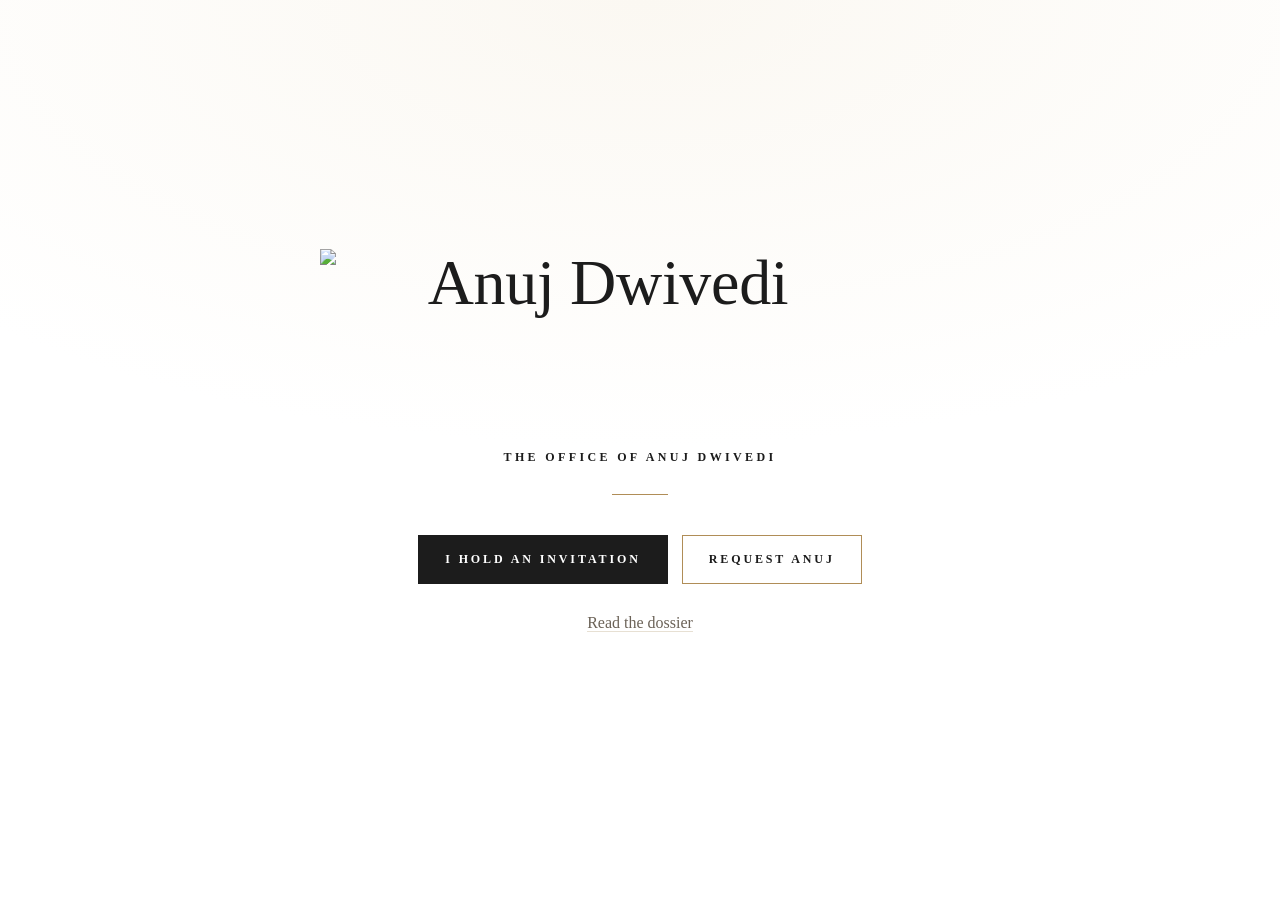
==== index.html @ c4d4b04a "Initial website commit" ====
<!doctype html><html lang="en"><head><meta charset="utf-8"><meta name="viewport" content="width=device-width, initial-scale=1, viewport-fit=cover"><title>Anuj Dwivedi</title><meta name="description" content="The Office of Anuj Dwivedi. Engagements by request. The Signet by invitation."><meta name="color-scheme" content="light only"><meta name="theme-color" content="#FFFFFF"><link rel="canonical" href="https://anujdwivedi.com/"><link rel="icon" href="https://eteknisubztpqzzssexh.supabase.co/storage/v1/object/public/site/v1/img/favicon.svg" type="image/svg+xml"><link rel="icon" href="https://eteknisubztpqzzssexh.supabase.co/storage/v1/object/public/site/v1/img/favicon-32.png" sizes="32x32" type="image/png"><link rel="apple-touch-icon" href="https://eteknisubztpqzzssexh.supabase.co/storage/v1/object/public/site/v1/img/apple-touch-icon.png"><meta property="og:type" content="website"><meta property="og:site_name" content="The Office of Anuj Dwivedi"><meta property="og:title" content="Anuj Dwivedi"><meta property="og:description" content="The Office of Anuj Dwivedi. Engagements by request. The Signet by invitation."><meta property="og:url" content="https://anujdwivedi.com/"><meta property="og:image" content="https://eteknisubztpqzzssexh.supabase.co/storage/v1/object/public/site/v1/img/og.png"><meta name="twitter:card" content="summary_large_image"><link rel="preload" href="https://eteknisubztpqzzssexh.supabase.co/storage/v1/object/public/site/v1/fonts/cg-500.woff2" as="font" type="font/woff2" crossorigin><link rel="preload" href="https://eteknisubztpqzzssexh.supabase.co/storage/v1/object/public/site/v1/fonts/eb-400.woff2" as="font" type="font/woff2" crossorigin><link rel="preload" href="https://eteknisubztpqzzssexh.supabase.co/storage/v1/object/public/site/v1/fonts/cz-600.woff2" as="font" type="font/woff2" crossorigin><link rel="stylesheet" href="/assets/site.css?v=1"></head><body><main class="threshold"><div class="inner"><h1 class="sig reveal" style="margin:0"><img src="https://eteknisubztpqzzssexh.supabase.co/storage/v1/object/public/site/v1/img/signature.svg" alt="Anuj Dwivedi" width="560" height="178"></h1><div class="fade"><div class="caps" style="margin-top:22px">The Office of Anuj Dwivedi</div><hr class="rule"><div class="doors"><a class="btn" href="/signet">I hold an invitation</a><a class="btn ghost" href="/request">Request Anuj</a></div><p class="quiet"><a href="/dossier">Read the dossier</a></p></div></div></main><script src="/assets/office.js?v=1" defer></script></body></html>
---- assets/site.css ----
@font-face{font-family:"Cormorant Garamond";src:url(https://eteknisubztpqzzssexh.supabase.co/storage/v1/object/public/site/v1/fonts/cg-500.woff2) format("woff2");font-weight:500;font-style:normal;font-display:swap}@font-face{font-family:"Cormorant Garamond";src:url(https://eteknisubztpqzzssexh.supabase.co/storage/v1/object/public/site/v1/fonts/cg-600.woff2) format("woff2");font-weight:600;font-style:normal;font-display:swap}@font-face{font-family:"Cormorant Garamond";src:url(https://eteknisubztpqzzssexh.supabase.co/storage/v1/object/public/site/v1/fonts/cg-500i.woff2) format("woff2");font-weight:500;font-style:italic;font-display:swap}@font-face{font-family:"EB Garamond";src:url(https://eteknisubztpqzzssexh.supabase.co/storage/v1/object/public/site/v1/fonts/eb-400.woff2) format("woff2");font-weight:400;font-style:normal;font-display:swap}@font-face{font-family:"EB Garamond";src:url(https://eteknisubztpqzzssexh.supabase.co/storage/v1/object/public/site/v1/fonts/eb-500.woff2) format("woff2");font-weight:500;font-style:normal;font-display:swap}@font-face{font-family:"EB Garamond";src:url(https://eteknisubztpqzzssexh.supabase.co/storage/v1/object/public/site/v1/fonts/eb-400-inr.woff2) format("woff2");font-weight:400;font-style:normal;unicode-range:U+20B9}@font-face{font-family:"EB Garamond";src:url(https://eteknisubztpqzzssexh.supabase.co/storage/v1/object/public/site/v1/fonts/eb-500-inr.woff2) format("woff2");font-weight:500;font-style:normal;unicode-range:U+20B9}@font-face{font-family:"Cinzel";src:url(https://eteknisubztpqzzssexh.supabase.co/storage/v1/object/public/site/v1/fonts/cz-600.woff2) format("woff2");font-weight:600;font-display:swap}:root{color-scheme:light;--paper:#FFFFFF;--ivory:#FBF8F2;--ivory-2:#F5F0E6;--ink:#1C1C1C;--ink-2:#3A352E;--muted:#6B6257;--faint:#9A9184;--gold:#B08D57;--gold-d:#8A6A2E;--gold-l:#E9D49A;--rule:#E7E0D3;--ok:#2F6B3F;--err:#9B2C2C;--display:"Cormorant Garamond","Cormorant",Garamond,"Times New Roman",serif;--text:"EB Garamond",Garamond,"Times New Roman",serif;--caps:"Cinzel","Trajan Pro",Georgia,serif;--gutter:clamp(16px,4vw,40px)}*{box-sizing:border-box}html{-webkit-text-size-adjust:100%;text-size-adjust:100%}body{margin:0;background:var(--paper);color:var(--ink);font-family:var(--text);font-size:19px;line-height:1.6;-webkit-font-smoothing:antialiased;text-rendering:optimizeLegibility;font-feature-settings:"kern","liga","onum"}img,svg{display:block;max-width:100%}a{color:inherit;text-decoration:none}::selection{background:var(--gold-l);color:var(--ink)}.caps{font-family:var(--caps);font-weight:600;text-transform:uppercase;letter-spacing:.28em;font-size:12px;line-height:1.4}.muted{color:var(--muted)}.rule{width:56px;height:1px;background:var(--gold);border:0;margin:28px auto}.bar{display:flex;align-items:center;justify-content:space-between;gap:16px;flex-wrap:wrap;padding:20px var(--gutter);border-bottom:1px solid var(--rule);background:var(--paper)}.brand{display:flex;align-items:center;gap:12px;color:var(--ink)}.brand img{width:34px;height:34px}.brand .caps{font-size:11px;letter-spacing:.3em}.nav{display:flex;gap:clamp(14px,3vw,30px);flex-wrap:wrap}.nav a{font-family:var(--caps);font-weight:600;font-size:11.5px;letter-spacing:.24em;text-transform:uppercase;color:var(--muted);padding:6px 0;border-bottom:1px solid transparent;transition:color .2s,border-color .2s}.nav a:hover,.nav a[aria-current=page]{color:var(--ink);border-bottom-color:var(--gold)}.threshold{min-height:100svh;display:grid;place-items:center;padding:56px var(--gutter);text-align:center;background:radial-gradient(120% 80% at 50% 0%,var(--ivory) 0%,var(--paper) 62%)}.threshold .inner{width:min(640px,100%)}.sig{width:min(560px,86vw);margin:0 auto 6px}.sig img{width:100%;height:auto}.reveal{animation:reveal 2.6s cubic-bezier(.6,.02,.2,1) .25s both}@keyframes reveal{from{clip-path:inset(0 100% 0 0)}to{clip-path:inset(0 0 0 0)}}.fade{animation:fade 1.2s ease 2.2s both}@keyframes fade{from{opacity:0;transform:translateY(6px)}to{opacity:1;transform:none}}@media (prefers-reduced-motion:reduce){.reveal,.fade{animation:none}}.creed{font-family:var(--display);font-style:italic;font-weight:500;font-size:clamp(20px,2.6vw,24px);color:var(--ink-2);margin:0}.creed span{display:block;font-size:.8em;color:var(--muted)}.doors{display:flex;gap:14px;justify-content:center;flex-wrap:wrap;margin-top:40px}.btn{display:inline-flex;align-items:center;justify-content:center;gap:10px;min-height:48px;padding:14px 26px;font-family:var(--caps);font-weight:600;font-size:12px;letter-spacing:.24em;text-transform:uppercase;border:1px solid var(--ink);background:var(--ink);color:#fff;cursor:pointer;transition:background .2s,color .2s,border-color .2s}.btn:hover{background:#000}.btn.ghost{background:transparent;color:var(--ink);border-color:var(--gold)}.btn.ghost:hover{background:var(--ivory)}.btn[disabled]{opacity:.55;cursor:wait}.quiet{margin-top:26px;font-size:16px;color:var(--muted)}.quiet a{border-bottom:1px solid var(--rule)}.quiet a:hover{border-bottom-color:var(--gold);color:var(--ink)}main.page{padding:clamp(40px,7vw,88px) var(--gutter) 72px}.col{width:min(720px,100%);margin:0 auto}.wide{width:min(980px,100%);margin:0 auto}h1{font-family:var(--display);font-weight:500;font-size:clamp(40px,6vw,64px);line-height:1.05;margin:10px 0 18px;letter-spacing:-.005em}h2{font-family:var(--display);font-weight:600;font-size:clamp(26px,3.4vw,32px);line-height:1.15;margin:56px 0 14px}.lede{font-size:clamp(20px,2.2vw,22px);color:var(--ink-2);margin:0 0 8px}p{margin:0 0 16px}.kv{display:grid;grid-template-columns:180px 1fr;gap:10px 28px;margin:22px 0;padding:22px 0;border-top:1px solid var(--rule);border-bottom:1px solid var(--rule)}.kv dt{font-family:var(--caps);font-weight:600;font-size:11.5px;letter-spacing:.24em;text-transform:uppercase;color:var(--gold-d);padding-top:5px}.kv dd{margin:0}@media (max-width:640px){.kv{grid-template-columns:1fr;gap:4px}.kv dd{margin-bottom:12px}}.list-inline{list-style:none;padding:0;margin:0;display:flex;flex-wrap:wrap;gap:6px 0}.list-inline li:not(:last-child)::after{content:"·";margin:0 10px;color:var(--gold)}.cta-row{display:flex;gap:14px;flex-wrap:wrap;margin-top:34px}.fee{border:1px solid var(--rule);background:var(--ivory);padding:26px 28px;margin:28px 0}.fee .amount{font-variant-numeric:lining-nums;font-family:var(--display);font-weight:600;font-size:clamp(34px,5vw,46px);line-height:1;margin:10px 0 8px}.fee .amount small{font-family:var(--text);font-weight:400;font-size:18px;color:var(--muted);margin-left:6px}.note{border-left:2px solid var(--gold);padding:4px 0 4px 18px;margin:24px 0;color:var(--ink-2)}form{margin-top:30px}fieldset{border:0;padding:0;margin:0 0 30px}legend{font-family:var(--caps);font-weight:600;font-size:12px;letter-spacing:.28em;text-transform:uppercase;color:var(--gold-d);margin-bottom:14px;padding:0}.grid{display:grid;grid-template-columns:1fr 1fr;gap:18px 20px}.grid .full{grid-column:1/-1}@media (max-width:640px){.grid{grid-template-columns:1fr}}label{display:block;font-size:16px;color:var(--ink-2);margin-bottom:6px}label .req{color:var(--gold-d)}input,select,textarea{width:100%;font:inherit;font-size:18px;color:var(--ink);background:var(--paper);border:1px solid #D9D1C2;border-radius:2px;padding:12px 14px;min-height:48px;transition:border-color .2s,box-shadow .2s}textarea{min-height:120px;resize:vertical}input:focus,select:focus,textarea:focus{outline:none;border-color:var(--gold);box-shadow:0 0 0 3px rgba(176,141,87,.18)}.check{display:flex;gap:12px;align-items:flex-start;cursor:pointer;font-size:18px;color:var(--ink)}.check input{width:20px;height:20px;min-height:0;margin-top:5px;accent-color:var(--ink)}.hint{font-size:15px;color:var(--muted);margin-top:6px}.hidden{display:none!important}.tiers{display:grid;grid-template-columns:repeat(3,1fr);gap:14px}@media (max-width:640px){.tiers{grid-template-columns:1fr}}.tier{position:relative;display:block;border:1px solid #D9D1C2;padding:16px 16px 14px;cursor:pointer;background:var(--paper);transition:border-color .2s,background .2s}.tier input{position:absolute;left:0;top:0;width:1px;height:1px;min-height:0;opacity:0;pointer-events:none}.tier:has(input:focus-visible){outline:2px solid var(--gold);outline-offset:2px}.tier b{display:block;font-family:var(--caps);font-weight:600;letter-spacing:.26em;font-size:12.5px}.tier span{display:block;font-size:15px;color:var(--muted);margin-top:4px}.tier:has(input:checked){border-color:var(--ink);background:var(--ivory)}.tier.silver b{color:#7d8085}.tier.gold b{color:var(--gold-d)}.tier.black b{color:var(--ink)}.status{margin-top:18px;font-size:17px}.status.err{color:var(--err)}.done{border:1px solid var(--rule);background:var(--ivory);padding:30px 28px;text-align:center}.done .ref{font-family:var(--caps);font-weight:600;letter-spacing:.2em;font-size:15px;color:var(--gold-d);margin:8px 0 14px}.hp{position:absolute;left:-9999px;width:1px;height:1px;overflow:hidden}.seal{width:clamp(150px,22vw,200px);margin:0 auto 18px}.center{text-align:center}.tiercards{display:grid;grid-template-columns:repeat(3,1fr);gap:16px;margin:36px 0 10px}@media (max-width:720px){.tiercards{grid-template-columns:1fr}}.tc{border:1px solid var(--rule);padding:24px 22px;background:var(--paper)}.tc .caps{font-size:12.5px}.tc p{margin:10px 0 0;font-size:17px;color:var(--ink-2)}.tc.silver .caps{color:#7d8085}.tc.gold{background:var(--ivory)}.tc.gold .caps{color:var(--gold-d)}.tc.black{border-color:var(--ink)}footer.foot{border-top:1px solid var(--rule);padding:28px var(--gutter) 40px;color:var(--muted);font-size:15px}footer.foot .wrap{width:min(980px,100%);margin:0 auto;display:flex;justify-content:space-between;gap:12px;flex-wrap:wrap}footer.foot a{border-bottom:1px solid var(--rule)}footer.foot a:hover{color:var(--ink);border-bottom-color:var(--gold)}.threshold + footer.foot{display:none}.links{display:grid;grid-template-columns:repeat(4,1fr);gap:10px;margin:26px 0 8px}@media (max-width:720px){.links{grid-template-columns:1fr 1fr}}.links a{display:block;border:1px solid var(--rule);background:var(--paper);padding:14px 14px 12px;transition:border-color .2s,background .2s}.links a:hover{border-color:var(--gold);background:var(--ivory)}.links .caps{display:block;color:var(--gold-d);font-size:11px}.links a span:last-child{display:block;font-size:15px;color:var(--ink-2);margin-top:4px;overflow-wrap:anywhere}
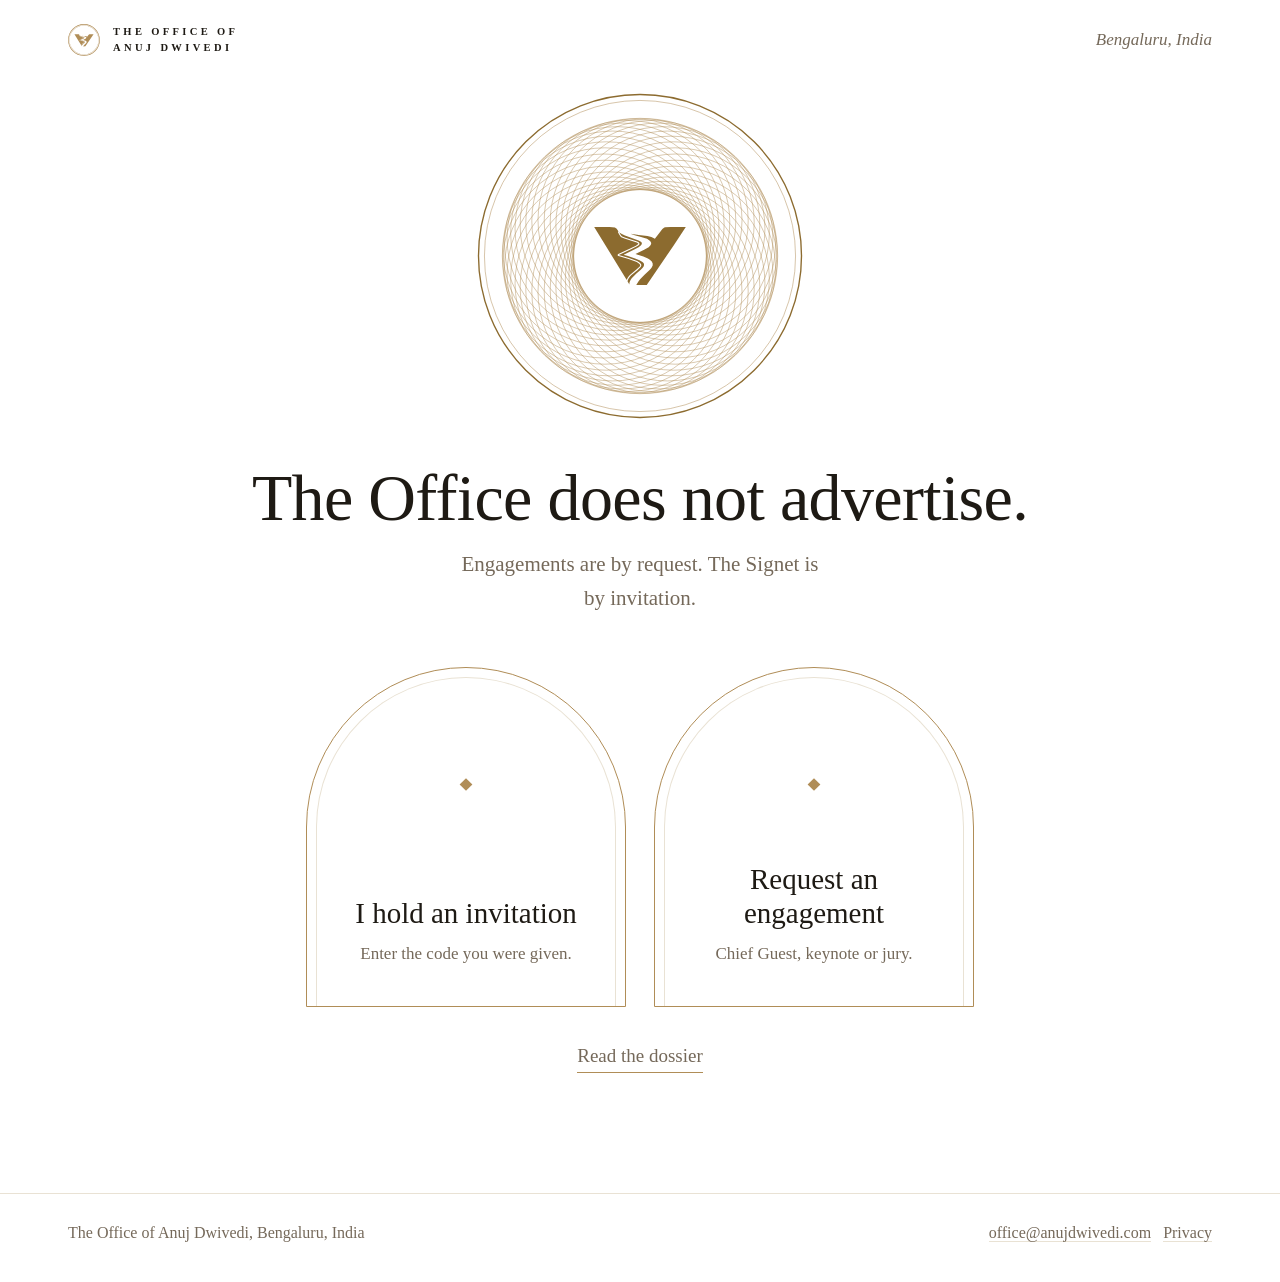
==== commit b1c094b4: "Initial commit" ====
--- a/index.html
+++ b/index.html
@@ -1 +1,42 @@
-<!doctype html><html lang="en"><head><meta charset="utf-8"><meta name="viewport" content="width=device-width, initial-scale=1, viewport-fit=cover"><title>Anuj Dwivedi</title><meta name="description" content="The Office of Anuj Dwivedi. Engagements by request. The Signet by invitation."><meta name="color-scheme" content="light only"><meta name="theme-color" content="#FFFFFF"><link rel="canonical" href="https://anujdwivedi.com/"><link rel="icon" href="https://eteknisubztpqzzssexh.supabase.co/storage/v1/object/public/site/v1/img/favicon.svg" type="image/svg+xml"><link rel="icon" href="https://eteknisubztpqzzssexh.supabase.co/storage/v1/object/public/site/v1/img/favicon-32.png" sizes="32x32" type="image/png"><link rel="apple-touch-icon" href="https://eteknisubztpqzzssexh.supabase.co/storage/v1/object/public/site/v1/img/apple-touch-icon.png"><meta property="og:type" content="website"><meta property="og:site_name" content="The Office of Anuj Dwivedi"><meta property="og:title" content="Anuj Dwivedi"><meta property="og:description" content="The Office of Anuj Dwivedi. Engagements by request. The Signet by invitation."><meta property="og:url" content="https://anujdwivedi.com/"><meta property="og:image" content="https://eteknisubztpqzzssexh.supabase.co/storage/v1/object/public/site/v1/img/og.png"><meta name="twitter:card" content="summary_large_image"><link rel="preload" href="https://eteknisubztpqzzssexh.supabase.co/storage/v1/object/public/site/v1/fonts/cg-500.woff2" as="font" type="font/woff2" crossorigin><link rel="preload" href="https://eteknisubztpqzzssexh.supabase.co/storage/v1/object/public/site/v1/fonts/eb-400.woff2" as="font" type="font/woff2" crossorigin><link rel="preload" href="https://eteknisubztpqzzssexh.supabase.co/storage/v1/object/public/site/v1/fonts/cz-600.woff2" as="font" type="font/woff2" crossorigin><link rel="stylesheet" href="/assets/site.css?v=1"></head><body><main class="threshold"><div class="inner"><h1 class="sig reveal" style="margin:0"><img src="https://eteknisubztpqzzssexh.supabase.co/storage/v1/object/public/site/v1/img/signature.svg" alt="Anuj Dwivedi" width="560" height="178"></h1><div class="fade"><div class="caps" style="margin-top:22px">The Office of Anuj Dwivedi</div><hr class="rule"><div class="doors"><a class="btn" href="/signet">I hold an invitation</a><a class="btn ghost" href="/request">Request Anuj</a></div><p class="quiet"><a href="/dossier">Read the dossier</a></p></div></div></main><script src="/assets/office.js?v=1" defer></script></body></html>
+<!doctype html>
+<html lang="en">
+<head>
+<meta charset="utf-8">
+<meta name="viewport" content="width=device-width, initial-scale=1, viewport-fit=cover">
+<title>Anuj Dwivedi</title>
+<meta name="description" content="The Office of Anuj Dwivedi. Engagements by request. The Signet by invitation.">
+<meta name="color-scheme" content="light only">
+<meta name="theme-color" content="#FFFFFF">
+
+<link rel="canonical" href="https://anujdwivedi.com/">
+<link rel="icon" href="https://eteknisubztpqzzssexh.supabase.co/storage/v1/object/public/site/v1/img/favicon.svg" type="image/svg+xml">
+<link rel="icon" href="https://eteknisubztpqzzssexh.supabase.co/storage/v1/object/public/site/v1/img/favicon-32.png" sizes="32x32" type="image/png">
+<link rel="apple-touch-icon" href="https://eteknisubztpqzzssexh.supabase.co/storage/v1/object/public/site/v1/img/apple-touch-icon.png">
+<meta property="og:type" content="website">
+<meta property="og:site_name" content="The Office of Anuj Dwivedi">
+<meta property="og:title" content="Anuj Dwivedi">
+<meta property="og:description" content="The Office of Anuj Dwivedi. Engagements by request. The Signet by invitation.">
+<meta property="og:url" content="https://anujdwivedi.com/">
+<meta property="og:image" content="https://eteknisubztpqzzssexh.supabase.co/storage/v1/object/public/site/v1/img/og.png">
+<meta name="twitter:card" content="summary_large_image">
+<link rel="preload" href="https://eteknisubztpqzzssexh.supabase.co/storage/v1/object/public/site/v1/fonts/cg-500.woff2" as="font" type="font/woff2" crossorigin>
+<link rel="preload" href="https://eteknisubztpqzzssexh.supabase.co/storage/v1/object/public/site/v1/fonts/eb-400.woff2" as="font" type="font/woff2" crossorigin>
+<link rel="stylesheet" href="/assets/site.css?v=2">
+</head>
+<body>
+<header class="wrap top"><a class="mark" href="/" aria-label="The Office of Anuj Dwivedi, home"><img src="/assets/seal.svg" alt="" width="32" height="32"><span class="wm">THE OFFICE OF<br>ANUJ DWIVEDI</span></a><span class="loc">Bengaluru, India</span></header>
+<main class="wrap thr">
+  <svg class="ros" viewBox="0 0 400 400" role="img" aria-label="The seal of the Office"><g class="rings"><circle cx="242.00" cy="200.00" r="120" style="--d:0ms;--c:754.0"/><circle cx="241.36" cy="207.29" r="120" style="--d:28ms;--c:754.0"/><circle cx="239.47" cy="214.36" r="120" style="--d:56ms;--c:754.0"/><circle cx="236.37" cy="221.00" r="120" style="--d:84ms;--c:754.0"/><circle cx="232.17" cy="227.00" r="120" style="--d:112ms;--c:754.0"/><circle cx="227.00" cy="232.17" r="120" style="--d:140ms;--c:754.0"/><circle cx="221.00" cy="236.37" r="120" style="--d:168ms;--c:754.0"/><circle cx="214.36" cy="239.47" r="120" style="--d:196ms;--c:754.0"/><circle cx="207.29" cy="241.36" r="120" style="--d:224ms;--c:754.0"/><circle cx="200.00" cy="242.00" r="120" style="--d:252ms;--c:754.0"/><circle cx="192.71" cy="241.36" r="120" style="--d:280ms;--c:754.0"/><circle cx="185.64" cy="239.47" r="120" style="--d:308ms;--c:754.0"/><circle cx="179.00" cy="236.37" r="120" style="--d:336ms;--c:754.0"/><circle cx="173.00" cy="232.17" r="120" style="--d:364ms;--c:754.0"/><circle cx="167.83" cy="227.00" r="120" style="--d:392ms;--c:754.0"/><circle cx="163.63" cy="221.00" r="120" style="--d:420ms;--c:754.0"/><circle cx="160.53" cy="214.36" r="120" style="--d:448ms;--c:754.0"/><circle cx="158.64" cy="207.29" r="120" style="--d:476ms;--c:754.0"/><circle cx="158.00" cy="200.00" r="120" style="--d:504ms;--c:754.0"/><circle cx="158.64" cy="192.71" r="120" style="--d:532ms;--c:754.0"/><circle cx="160.53" cy="185.64" r="120" style="--d:560ms;--c:754.0"/><circle cx="163.63" cy="179.00" r="120" style="--d:588ms;--c:754.0"/><circle cx="167.83" cy="173.00" r="120" style="--d:616ms;--c:754.0"/><circle cx="173.00" cy="167.83" r="120" style="--d:644ms;--c:754.0"/><circle cx="179.00" cy="163.63" r="120" style="--d:672ms;--c:754.0"/><circle cx="185.64" cy="160.53" r="120" style="--d:700ms;--c:754.0"/><circle cx="192.71" cy="158.64" r="120" style="--d:728ms;--c:754.0"/><circle cx="200.00" cy="158.00" r="120" style="--d:756ms;--c:754.0"/><circle cx="207.29" cy="158.64" r="120" style="--d:784ms;--c:754.0"/><circle cx="214.36" cy="160.53" r="120" style="--d:812ms;--c:754.0"/><circle cx="221.00" cy="163.63" r="120" style="--d:840ms;--c:754.0"/><circle cx="227.00" cy="167.83" r="120" style="--d:868ms;--c:754.0"/><circle cx="232.17" cy="173.00" r="120" style="--d:896ms;--c:754.0"/><circle cx="236.37" cy="179.00" r="120" style="--d:924ms;--c:754.0"/><circle cx="239.47" cy="185.64" r="120" style="--d:952ms;--c:754.0"/><circle cx="241.36" cy="192.71" r="120" style="--d:980ms;--c:754.0"/></g><circle class="frame" cx="200" cy="200" r="190"/><circle class="frame thin" cx="200" cy="200" r="183"/><path class="emb" transform="translate(109.80 108.04) scale(4.4)" d="M28.701271057128906 13.165889739990234 32.75 13.131285667419434 29.497175216674805 18.079730987548828 22.299434661865234 28.634109497070312 19.496469497680664 28.66871452331543 20.11935043334961 27.630578994750977 20.534605026245117 27.11151123046875 21.641948699951172 25.969562530517578 23.12994384765625 24.58538055419922 23.545198440551758 24.10091781616211 23.89124298095703 23.40882682800293V22.889759063720703L23.649011611938477 22.370691299438477L23.12994384765625 21.886228561401367L22.610876083374023 21.57478904724121L21.399717330932617 21.055721282958984L19.288841247558594 20.398235321044922L21.607345581054688 19.256284713745117L22.81850242614746 18.529590606689453L23.30296516418457 18.045127868652344L23.475988388061523 17.664478302001953V17.38764190673828L23.30296516418457 17.00699234008789L22.956920623779297 16.660945892333984L22.36864471435547 16.31490135192871L20.776836395263672 15.795833587646484L19.081214904785156 15.380578994750977L17.939266204833984 14.965324401855469L20.153955459594727 15.311369895935059L22.472457885742188 15.518997192382812L23.545198440551758 15.795833587646484L24.47951889038086 16.280296325683594L26.486581802368164 13.684957504272461L27.00564956665039 13.30430793762207L27.247880935668945 13.235098838806152ZM15.054886817932129 15.35486125946045Q15.063640594482422 15.369980812072754 15.074122428894043 15.383956909179688L15.385562896728516 15.799210548400879Q15.435744285583496 15.866118431091309 15.513628959655762 15.89659595489502L16.309532165527344 16.208036422729492Q16.316547393798828 16.210783004760742 16.323694229125977 16.213165283203125L19.625919342041016 17.313905715942383L19.96039581298828 17.481143951416016L20.05512046813965 17.607444763183594L20.047760009765625 17.666332244873047L19.864587783813477 17.849504470825195L19.420024871826172 18.135295867919922L17.846450805664062 18.922082901000977L14.701655387878418 20.37352752685547Q14.580578804016113 20.42940902709961 14.542862892150879 20.557313919067383Q14.459710121154785 20.839309692382812 14.741705894470215 20.922462463378906L17.43394660949707 21.716327667236328L18.905555725097656 22.22968101501465L19.608360290527344 22.530881881713867L20.118694305419922 22.817943572998047L20.47749137878418 23.14684295654297L20.524736404418945 23.225584030151367L20.545679092407227 23.45596694946289L20.432775497436523 23.68177604675293L19.61222267150879 24.469507217407227L18.028860092163086 25.777503967285156Q18.018091201782227 25.786401748657227 18.00821304321289 25.79627799987793L17.627561569213867 26.17692756652832Q17.611663818359375 26.192825317382812 17.59836769104004 26.210956573486328L17.21771812438965 26.730024337768555Q17.202983856201172 26.750118255615234 17.19183921813965 26.772403717041016L16.98421287536621 27.18765640258789Q16.965431213378906 27.225221633911133 16.957918167114258 27.266544342041016L16.949264526367188 27.31413459777832L8.25 13.131285667419434L12.367938041687012 13.165889739990234L13.786723136901855 13.26970386505127L14.271186828613281 13.581144332885742L14.745824813842773 14.318082809448242Q14.537861824035645 14.461816787719727 14.674237251281738 14.697375297546387ZM15.309322357177734 15.20755672454834 14.928672790527344 14.550070762634277 15.516948699951172 14.965324401855469 16.485876083374023 15.449788093566895 20.11935043334961 16.73015594482422 20.742231369018555 17.076200485229492 20.98446273803711 17.38764190673828V17.699081420898438L20.776836395263672 18.045127868652344L20.11935043334961 18.529590606689453L18.977401733398438 19.1524715423584L16.139829635620117 20.536651611328125L16.278247833251953 20.640466690063477L17.07415199279785 20.848093032836914L19.185028076171875 21.540184020996094L20.361581802368164 22.024646759033203L21.157485961914062 22.509109497070312L21.434322357177734 22.785945892333984L21.57274055480957 23.062782287597656L21.538135528564453 23.581850051879883L21.226694107055664 24.066312789916992L20.707626342773438 24.58538055419922L19.461864471435547 25.65812110900879L18.285310745239258 26.869279861450195L17.97386932373047 27.319137573242188L17.76624298095703 27.768997192382812L17.662429809570312 28.149646759033203V28.495691299438477L17.17796516418457 27.69978904724121L17.247175216674805 27.319137573242188L17.454801559448242 26.903884887695312L17.835451126098633 26.384817123413086L18.216102600097656 26.004167556762695L19.80790901184082 24.68919563293457L20.673023223876953 23.858686447143555L20.846044540405273 23.51264190673828L20.81144142150879 23.13199234008789L20.707626342773438 22.958969116210938L20.292373657226562 22.578319549560547L19.73870086669922 22.266878128051758L19.012004852294922 21.9554386138916L17.524011611938477 21.436370849609375L14.824858665466309 20.640466690063477L17.97386932373047 19.187076568603516L19.565677642822266 18.391172409057617L20.050140380859375 18.079730987548828L20.326976776123047 17.802894592285156L20.361581802368164 17.526060104370117L20.153955459594727 17.249223709106445L19.73870086669922 17.041595458984375L16.41666603088379 15.93425178527832L15.620762825012207 15.622810363769531Z"/></svg>
+  <h1>The Office does not advertise.</h1>
+  <p class="lede">Engagements are by request. The Signet is by invitation.</p>
+  <div class="doors">
+    <a class="door" href="/signet"><span class="t">I hold an invitation</span><span class="d">Enter the code you were given.</span></a>
+    <a class="door" href="/request"><span class="t">Request an engagement</span><span class="d">Chief Guest, keynote or jury.</span></a>
+  </div>
+  <a class="quiet link" href="/dossier">Read the dossier</a>
+</main>
+<footer class="foot"><div class="wrap"><span>The Office of Anuj Dwivedi, Bengaluru, India</span>
+<span><a href="mailto:office@anujdwivedi.com">office@anujdwivedi.com</a> &nbsp; <a href="/privacy">Privacy</a></span></div></footer>
+<script src="/assets/app.js?v=2" defer></script>
+</body>
+</html>
--- a/assets/site.css
+++ b/assets/site.css
@@ -1 +1,229 @@
-@font-face{font-family:"Cormorant Garamond";src:url(https://eteknisubztpqzzssexh.supabase.co/storage/v1/object/public/site/v1/fonts/cg-500.woff2) format("woff2");font-weight:500;font-style:normal;font-display:swap}@font-face{font-family:"Cormorant Garamond";src:url(https://eteknisubztpqzzssexh.supabase.co/storage/v1/object/public/site/v1/fonts/cg-600.woff2) format("woff2");font-weight:600;font-style:normal;font-display:swap}@font-face{font-family:"Cormorant Garamond";src:url(https://eteknisubztpqzzssexh.supabase.co/storage/v1/object/public/site/v1/fonts/cg-500i.woff2) format("woff2");font-weight:500;font-style:italic;font-display:swap}@font-face{font-family:"EB Garamond";src:url(https://eteknisubztpqzzssexh.supabase.co/storage/v1/object/public/site/v1/fonts/eb-400.woff2) format("woff2");font-weight:400;font-style:normal;font-display:swap}@font-face{font-family:"EB Garamond";src:url(https://eteknisubztpqzzssexh.supabase.co/storage/v1/object/public/site/v1/fonts/eb-500.woff2) format("woff2");font-weight:500;font-style:normal;font-display:swap}@font-face{font-family:"EB Garamond";src:url(https://eteknisubztpqzzssexh.supabase.co/storage/v1/object/public/site/v1/fonts/eb-400-inr.woff2) format("woff2");font-weight:400;font-style:normal;unicode-range:U+20B9}@font-face{font-family:"EB Garamond";src:url(https://eteknisubztpqzzssexh.supabase.co/storage/v1/object/public/site/v1/fonts/eb-500-inr.woff2) format("woff2");font-weight:500;font-style:normal;unicode-range:U+20B9}@font-face{font-family:"Cinzel";src:url(https://eteknisubztpqzzssexh.supabase.co/storage/v1/object/public/site/v1/fonts/cz-600.woff2) format("woff2");font-weight:600;font-display:swap}:root{color-scheme:light;--paper:#FFFFFF;--ivory:#FBF8F2;--ivory-2:#F5F0E6;--ink:#1C1C1C;--ink-2:#3A352E;--muted:#6B6257;--faint:#9A9184;--gold:#B08D57;--gold-d:#8A6A2E;--gold-l:#E9D49A;--rule:#E7E0D3;--ok:#2F6B3F;--err:#9B2C2C;--display:"Cormorant Garamond","Cormorant",Garamond,"Times New Roman",serif;--text:"EB Garamond",Garamond,"Times New Roman",serif;--caps:"Cinzel","Trajan Pro",Georgia,serif;--gutter:clamp(16px,4vw,40px)}*{box-sizing:border-box}html{-webkit-text-size-adjust:100%;text-size-adjust:100%}body{margin:0;background:var(--paper);color:var(--ink);font-family:var(--text);font-size:19px;line-height:1.6;-webkit-font-smoothing:antialiased;text-rendering:optimizeLegibility;font-feature-settings:"kern","liga","onum"}img,svg{display:block;max-width:100%}a{color:inherit;text-decoration:none}::selection{background:var(--gold-l);color:var(--ink)}.caps{font-family:var(--caps);font-weight:600;text-transform:uppercase;letter-spacing:.28em;font-size:12px;line-height:1.4}.muted{color:var(--muted)}.rule{width:56px;height:1px;background:var(--gold);border:0;margin:28px auto}.bar{display:flex;align-items:center;justify-content:space-between;gap:16px;flex-wrap:wrap;padding:20px var(--gutter);border-bottom:1px solid var(--rule);background:var(--paper)}.brand{display:flex;align-items:center;gap:12px;color:var(--ink)}.brand img{width:34px;height:34px}.brand .caps{font-size:11px;letter-spacing:.3em}.nav{display:flex;gap:clamp(14px,3vw,30px);flex-wrap:wrap}.nav a{font-family:var(--caps);font-weight:600;font-size:11.5px;letter-spacing:.24em;text-transform:uppercase;color:var(--muted);padding:6px 0;border-bottom:1px solid transparent;transition:color .2s,border-color .2s}.nav a:hover,.nav a[aria-current=page]{color:var(--ink);border-bottom-color:var(--gold)}.threshold{min-height:100svh;display:grid;place-items:center;padding:56px var(--gutter);text-align:center;background:radial-gradient(120% 80% at 50% 0%,var(--ivory) 0%,var(--paper) 62%)}.threshold .inner{width:min(640px,100%)}.sig{width:min(560px,86vw);margin:0 auto 6px}.sig img{width:100%;height:auto}.reveal{animation:reveal 2.6s cubic-bezier(.6,.02,.2,1) .25s both}@keyframes reveal{from{clip-path:inset(0 100% 0 0)}to{clip-path:inset(0 0 0 0)}}.fade{animation:fade 1.2s ease 2.2s both}@keyframes fade{from{opacity:0;transform:translateY(6px)}to{opacity:1;transform:none}}@media (prefers-reduced-motion:reduce){.reveal,.fade{animation:none}}.creed{font-family:var(--display);font-style:italic;font-weight:500;font-size:clamp(20px,2.6vw,24px);color:var(--ink-2);margin:0}.creed span{display:block;font-size:.8em;color:var(--muted)}.doors{display:flex;gap:14px;justify-content:center;flex-wrap:wrap;margin-top:40px}.btn{display:inline-flex;align-items:center;justify-content:center;gap:10px;min-height:48px;padding:14px 26px;font-family:var(--caps);font-weight:600;font-size:12px;letter-spacing:.24em;text-transform:uppercase;border:1px solid var(--ink);background:var(--ink);color:#fff;cursor:pointer;transition:background .2s,color .2s,border-color .2s}.btn:hover{background:#000}.btn.ghost{background:transparent;color:var(--ink);border-color:var(--gold)}.btn.ghost:hover{background:var(--ivory)}.btn[disabled]{opacity:.55;cursor:wait}.quiet{margin-top:26px;font-size:16px;color:var(--muted)}.quiet a{border-bottom:1px solid var(--rule)}.quiet a:hover{border-bottom-color:var(--gold);color:var(--ink)}main.page{padding:clamp(40px,7vw,88px) var(--gutter) 72px}.col{width:min(720px,100%);margin:0 auto}.wide{width:min(980px,100%);margin:0 auto}h1{font-family:var(--display);font-weight:500;font-size:clamp(40px,6vw,64px);line-height:1.05;margin:10px 0 18px;letter-spacing:-.005em}h2{font-family:var(--display);font-weight:600;font-size:clamp(26px,3.4vw,32px);line-height:1.15;margin:56px 0 14px}.lede{font-size:clamp(20px,2.2vw,22px);color:var(--ink-2);margin:0 0 8px}p{margin:0 0 16px}.kv{display:grid;grid-template-columns:180px 1fr;gap:10px 28px;margin:22px 0;padding:22px 0;border-top:1px solid var(--rule);border-bottom:1px solid var(--rule)}.kv dt{font-family:var(--caps);font-weight:600;font-size:11.5px;letter-spacing:.24em;text-transform:uppercase;color:var(--gold-d);padding-top:5px}.kv dd{margin:0}@media (max-width:640px){.kv{grid-template-columns:1fr;gap:4px}.kv dd{margin-bottom:12px}}.list-inline{list-style:none;padding:0;margin:0;display:flex;flex-wrap:wrap;gap:6px 0}.list-inline li:not(:last-child)::after{content:"·";margin:0 10px;color:var(--gold)}.cta-row{display:flex;gap:14px;flex-wrap:wrap;margin-top:34px}.fee{border:1px solid var(--rule);background:var(--ivory);padding:26px 28px;margin:28px 0}.fee .amount{font-variant-numeric:lining-nums;font-family:var(--display);font-weight:600;font-size:clamp(34px,5vw,46px);line-height:1;margin:10px 0 8px}.fee .amount small{font-family:var(--text);font-weight:400;font-size:18px;color:var(--muted);margin-left:6px}.note{border-left:2px solid var(--gold);padding:4px 0 4px 18px;margin:24px 0;color:var(--ink-2)}form{margin-top:30px}fieldset{border:0;padding:0;margin:0 0 30px}legend{font-family:var(--caps);font-weight:600;font-size:12px;letter-spacing:.28em;text-transform:uppercase;color:var(--gold-d);margin-bottom:14px;padding:0}.grid{display:grid;grid-template-columns:1fr 1fr;gap:18px 20px}.grid .full{grid-column:1/-1}@media (max-width:640px){.grid{grid-template-columns:1fr}}label{display:block;font-size:16px;color:var(--ink-2);margin-bottom:6px}label .req{color:var(--gold-d)}input,select,textarea{width:100%;font:inherit;font-size:18px;color:var(--ink);background:var(--paper);border:1px solid #D9D1C2;border-radius:2px;padding:12px 14px;min-height:48px;transition:border-color .2s,box-shadow .2s}textarea{min-height:120px;resize:vertical}input:focus,select:focus,textarea:focus{outline:none;border-color:var(--gold);box-shadow:0 0 0 3px rgba(176,141,87,.18)}.check{display:flex;gap:12px;align-items:flex-start;cursor:pointer;font-size:18px;color:var(--ink)}.check input{width:20px;height:20px;min-height:0;margin-top:5px;accent-color:var(--ink)}.hint{font-size:15px;color:var(--muted);margin-top:6px}.hidden{display:none!important}.tiers{display:grid;grid-template-columns:repeat(3,1fr);gap:14px}@media (max-width:640px){.tiers{grid-template-columns:1fr}}.tier{position:relative;display:block;border:1px solid #D9D1C2;padding:16px 16px 14px;cursor:pointer;background:var(--paper);transition:border-color .2s,background .2s}.tier input{position:absolute;left:0;top:0;width:1px;height:1px;min-height:0;opacity:0;pointer-events:none}.tier:has(input:focus-visible){outline:2px solid var(--gold);outline-offset:2px}.tier b{display:block;font-family:var(--caps);font-weight:600;letter-spacing:.26em;font-size:12.5px}.tier span{display:block;font-size:15px;color:var(--muted);margin-top:4px}.tier:has(input:checked){border-color:var(--ink);background:var(--ivory)}.tier.silver b{color:#7d8085}.tier.gold b{color:var(--gold-d)}.tier.black b{color:var(--ink)}.status{margin-top:18px;font-size:17px}.status.err{color:var(--err)}.done{border:1px solid var(--rule);background:var(--ivory);padding:30px 28px;text-align:center}.done .ref{font-family:var(--caps);font-weight:600;letter-spacing:.2em;font-size:15px;color:var(--gold-d);margin:8px 0 14px}.hp{position:absolute;left:-9999px;width:1px;height:1px;overflow:hidden}.seal{width:clamp(150px,22vw,200px);margin:0 auto 18px}.center{text-align:center}.tiercards{display:grid;grid-template-columns:repeat(3,1fr);gap:16px;margin:36px 0 10px}@media (max-width:720px){.tiercards{grid-template-columns:1fr}}.tc{border:1px solid var(--rule);padding:24px 22px;background:var(--paper)}.tc .caps{font-size:12.5px}.tc p{margin:10px 0 0;font-size:17px;color:var(--ink-2)}.tc.silver .caps{color:#7d8085}.tc.gold{background:var(--ivory)}.tc.gold .caps{color:var(--gold-d)}.tc.black{border-color:var(--ink)}footer.foot{border-top:1px solid var(--rule);padding:28px var(--gutter) 40px;color:var(--muted);font-size:15px}footer.foot .wrap{width:min(980px,100%);margin:0 auto;display:flex;justify-content:space-between;gap:12px;flex-wrap:wrap}footer.foot a{border-bottom:1px solid var(--rule)}footer.foot a:hover{color:var(--ink);border-bottom-color:var(--gold)}.threshold + footer.foot{display:none}.links{display:grid;grid-template-columns:repeat(4,1fr);gap:10px;margin:26px 0 8px}@media (max-width:720px){.links{grid-template-columns:1fr 1fr}}.links a{display:block;border:1px solid var(--rule);background:var(--paper);padding:14px 14px 12px;transition:border-color .2s,background .2s}.links a:hover{border-color:var(--gold);background:var(--ivory)}.links .caps{display:block;color:var(--gold-d);font-size:11px}.links a span:last-child{display:block;font-size:15px;color:var(--ink-2);margin-top:4px;overflow-wrap:anywhere}
+/* The Office of Anuj Dwivedi. Light only, by the owner's rule.
+   Layout idea: a private threshold. White paper, gold engraving, one seal; every page is a room behind a door. */
+@font-face{font-family:"Cormorant Garamond";src:url(https://eteknisubztpqzzssexh.supabase.co/storage/v1/object/public/site/v1/fonts/cg-500.woff2) format("woff2");font-weight:500;font-display:swap}
+@font-face{font-family:"Cormorant Garamond";src:url(https://eteknisubztpqzzssexh.supabase.co/storage/v1/object/public/site/v1/fonts/cg-600.woff2) format("woff2");font-weight:600;font-display:swap}
+@font-face{font-family:"Cormorant Garamond";src:url(https://eteknisubztpqzzssexh.supabase.co/storage/v1/object/public/site/v1/fonts/cg-500i.woff2) format("woff2");font-weight:500;font-style:italic;font-display:swap}
+@font-face{font-family:"EB Garamond";src:url(https://eteknisubztpqzzssexh.supabase.co/storage/v1/object/public/site/v1/fonts/eb-400.woff2) format("woff2");font-weight:400;font-display:swap}
+@font-face{font-family:"EB Garamond";src:url(https://eteknisubztpqzzssexh.supabase.co/storage/v1/object/public/site/v1/fonts/eb-500.woff2) format("woff2");font-weight:500;font-display:swap}
+@font-face{font-family:"EB Garamond";src:url(https://eteknisubztpqzzssexh.supabase.co/storage/v1/object/public/site/v1/fonts/eb-400-inr.woff2) format("woff2");font-weight:400;unicode-range:U+20B9}
+@font-face{font-family:"EB Garamond";src:url(https://eteknisubztpqzzssexh.supabase.co/storage/v1/object/public/site/v1/fonts/eb-500-inr.woff2) format("woff2");font-weight:500;unicode-range:U+20B9}
+@font-face{font-family:"Cinzel";src:url(https://eteknisubztpqzzssexh.supabase.co/storage/v1/object/public/site/v1/fonts/cz-600.woff2) format("woff2");font-weight:600;font-display:swap}
+
+:root{
+  color-scheme:light;
+  --paper:#FFFFFF; --ivory:#FBF8F1; --ivory-2:#F4EEE2;
+  --ink:#1E1A14; --ink-2:#3A342B; --muted:#75695A; --faint:#A39A8B;
+  --hair:#E9E2D4; --gold:#B08D57; --gold-d:#8C6B2F; --gold-l:#E9D49A;
+  --ok:#2F6B3F; --err:#9B2C2C;
+  --foil:linear-gradient(115deg,#8C6B2F 0%,#C9A762 30%,#E9D49A 48%,#B08D57 66%,#8C6B2F 100%);
+  --display:"Cormorant Garamond", Garamond, "Times New Roman", serif;
+  --text:"EB Garamond", Garamond, "Times New Roman", serif;
+  --mark:"Cinzel", "Trajan Pro", Georgia, serif;
+  --side:max(18px, env(safe-area-inset-left, 0px));
+}
+*{box-sizing:border-box}
+html{-webkit-text-size-adjust:100%;text-size-adjust:100%}
+body{margin:0;background:var(--paper);color:var(--ink);font:400 19px/1.62 var(--text);font-variant-numeric:lining-nums;
+  -webkit-font-smoothing:antialiased;text-rendering:optimizeLegibility}
+img,svg{display:block;max-width:100%}
+a{color:inherit;text-decoration:none}
+button{font:inherit;color:inherit}
+::selection{background:var(--gold-l);color:var(--ink)}
+:focus-visible{outline:2px solid var(--gold);outline-offset:3px}
+[hidden]{display:none!important}
+.wrap{max-width:1180px;margin:0 auto;padding-left:var(--side);padding-right:max(18px, env(safe-area-inset-right, 0px))}
+.narrow{max-width:760px}
+
+/* ---------- header / footer */
+.top{display:flex;justify-content:space-between;align-items:center;gap:20px;padding-block:24px}
+.mark{display:flex;gap:13px;align-items:center}
+.mark img{width:32px;height:32px}
+.wm{font:600 10.5px/1.5 var(--mark);letter-spacing:.32em;color:var(--ink)}
+.nav{display:flex;gap:30px;font-size:17px}
+.nav a{color:var(--ink-2);padding-block:4px;border-bottom:1px solid transparent}
+.nav a:hover,.nav a[aria-current=page]{color:var(--ink);border-bottom-color:var(--gold)}
+.loc{font-style:italic;color:var(--muted);font-size:17px}
+.foot{border-top:1px solid var(--hair);margin-top:90px}
+.foot .wrap{display:flex;justify-content:space-between;gap:18px;flex-wrap:wrap;padding-block:26px 36px;color:var(--muted);font-size:16px}
+.foot a{border-bottom:1px solid var(--hair)}
+
+/* ---------- type */
+h1,h2,h3{font-family:var(--display);font-weight:500;letter-spacing:-.01em;text-wrap:balance;margin:0}
+h1{font-size:clamp(40px,5.4vw,66px);line-height:1.04}
+h2{font-size:clamp(30px,3.6vw,42px);line-height:1.08}
+h3{font-size:26px;line-height:1.15}
+p{margin:0 0 16px}
+.lede{font-size:21px;color:var(--muted);max-width:44ch;text-wrap:pretty}
+.muted{color:var(--muted)}
+.small{font-size:16px}
+.link{border-bottom:1px solid var(--gold);padding-bottom:1px}
+.link:hover{color:var(--gold-d)}
+
+/* ---------- buttons */
+.btn{display:inline-flex;align-items:center;justify-content:center;gap:8px;padding:15px 28px;background:var(--ink);color:var(--paper);
+  border:1px solid var(--ink);font:500 16px/1 var(--text);letter-spacing:.02em;cursor:pointer;transition:background .2s,color .2s}
+.btn:hover{background:#000}
+.btn.ghost{background:transparent;color:var(--ink);border-color:var(--gold)}
+.btn.ghost:hover{background:var(--ivory)}
+.btn.small{padding:10px 16px;font-size:15px}
+.btn[disabled]{opacity:.5;cursor:default}
+.textbtn{background:none;border:0;padding:0;cursor:pointer;border-bottom:1px solid var(--gold);color:var(--ink-2);font-size:16px}
+
+/* ---------- threshold (home) */
+.thr{text-align:center;padding-block:6px 30px}
+.ros{width:min(340px,72vw);height:auto;margin:0 auto}
+.ros .rings circle{fill:none;stroke:var(--gold);stroke-width:.55;stroke-dasharray:var(--c);stroke-dashoffset:var(--c);animation:draw 2.4s cubic-bezier(.5,0,.2,1) var(--d) forwards}
+.ros .frame{fill:none;stroke:var(--gold-d);stroke-width:1.6}
+.ros .frame.thin{stroke-width:.6;stroke:var(--gold)}
+.ros .emb{fill:var(--gold-d)}
+@keyframes draw{to{stroke-dashoffset:0}}
+.thr h1{margin:38px 0 14px}
+.thr .lede{margin:0 auto;max-width:44ch}
+.doors{display:flex;gap:28px;justify-content:center;flex-wrap:wrap;margin:52px auto 0}
+.door{position:relative;width:320px;max-width:100%;height:340px;border:1px solid var(--gold);border-radius:160px 160px 0 0;
+  display:flex;flex-direction:column;justify-content:flex-end;align-items:center;text-align:center;padding:0 28px 38px;background:var(--paper);transition:background .45s}
+.door::before{content:"";position:absolute;inset:9px 9px 0;border:1px solid var(--hair);border-bottom:0;border-radius:151px 151px 0 0;pointer-events:none;transition:border-color .45s}
+.door::after{content:"";position:absolute;left:50%;top:112px;width:9px;height:9px;background:var(--gold);transform:translateX(-50%) rotate(45deg);transition:transform .45s}
+.door:hover{background:var(--ivory)}
+.door:hover::before{border-color:var(--gold)}
+.door:hover::after{transform:translateX(-50%) rotate(225deg) scale(1.2)}
+.door .t{font:500 29px/1.15 var(--display);text-wrap:balance}
+.door .d{color:var(--muted);font-size:17px;margin-top:10px}
+.quiet{display:inline-block;margin-top:34px;color:var(--muted)}
+
+/* ---------- page heads */
+.head{padding-block:56px 40px;border-bottom:1px solid var(--hair)}
+.head .lede{margin-top:16px}
+
+/* ---------- dossier */
+.dossier{padding-block:70px 0}
+.dossier h1{max-width:16ch;font-size:clamp(44px,6.4vw,84px);line-height:1}
+.dossier .intro{margin-top:30px;font-size:22px;max-width:46ch;color:var(--ink-2)}
+.story{margin-top:56px;border-top:1px solid var(--gold)}
+.story p{font:500 clamp(24px,2.6vw,31px)/1.32 var(--display);margin:0;padding-block:22px;border-bottom:1px solid var(--hair);max-width:none}
+.dossier .close{margin-top:40px;font-style:italic;color:var(--muted);font-size:20px}
+
+/* ---------- forms */
+.form{display:grid;gap:22px}
+.grid2{display:grid;grid-template-columns:repeat(2,minmax(0,1fr));gap:22px 28px}
+.full{grid-column:1/-1}
+fieldset{border:0;margin:0;padding:0;min-width:0}
+legend{font:500 26px/1.2 var(--display);padding:0;margin-bottom:18px}
+label{display:block;font-size:16px;color:var(--muted);margin-bottom:6px}
+.req{color:var(--gold-d)}
+input,select,textarea{width:100%;font:400 18px/1.4 var(--text);color:var(--ink);background:var(--paper);border:0;border-bottom:1px solid var(--faint);
+  padding:10px 2px;border-radius:0;outline:0;font-variant-numeric:lining-nums}
+textarea{min-height:110px;resize:vertical;border:1px solid var(--hair);padding:12px}
+input:focus,select:focus,textarea:focus{border-color:var(--gold-d)}
+select{appearance:none;background-image:linear-gradient(45deg,transparent 50%,var(--gold-d) 50%),linear-gradient(135deg,var(--gold-d) 50%,transparent 50%);
+  background-position:calc(100% - 14px) 55%,calc(100% - 9px) 55%;background-size:5px 5px;background-repeat:no-repeat;padding-right:28px}
+.check{display:flex;gap:12px;align-items:flex-start;color:var(--ink);font-size:18px;cursor:pointer}
+.check input{width:18px;height:18px;margin-top:5px;accent-color:var(--gold-d)}
+.hint{font-size:15px;color:var(--muted);margin-top:6px}
+.hp{position:absolute;left:-9999px;width:1px;height:1px;overflow:hidden}
+.status{min-height:24px;font-size:17px}
+.status.err{color:var(--err)}
+.status.ok{color:var(--ok)}
+.codein{font:600 26px/1.2 var(--display);letter-spacing:.12em;text-transform:uppercase}
+
+/* ---------- segmented period switch */
+.seg{display:inline-flex;border:1px solid var(--gold);padding:3px;gap:3px}
+.seg button{background:none;border:0;padding:9px 16px;cursor:pointer;font-size:16px;color:var(--ink-2)}
+.seg button[aria-pressed=true]{background:var(--ink);color:var(--paper)}
+
+/* ---------- tiers */
+.tiers{display:grid;grid-template-columns:repeat(3,minmax(0,1fr));gap:30px;margin-top:36px}
+.tier{display:flex;flex-direction:column;gap:0;border-top:2px solid var(--hair);padding-top:26px}
+.tier.gold{border-top-color:var(--gold)}
+.tier.black{border-top-color:var(--ink)}
+.tier img{width:100%;height:auto;aspect-ratio:900/568;object-fit:cover;border-radius:12px;box-shadow:0 20px 38px -24px rgba(30,26,20,.55)}
+.tier h3{margin-top:22px}
+.tier .blurb{font:italic 500 20px/1.3 var(--display);color:var(--muted);margin:2px 0 14px}
+.price{display:flex;align-items:baseline;gap:8px;flex-wrap:wrap}
+.price .n{font:500 42px/1 var(--text);font-variant-numeric:lining-nums;letter-spacing:-.015em}
+.tier.gold .price .n{background:var(--foil);-webkit-background-clip:text;background-clip:text;color:transparent}
+.price .per{color:var(--muted);font-size:17px}
+.breakdown{font-size:15px;color:var(--muted);margin:6px 0 0;min-height:1.6em}
+.access{font-size:16px;color:var(--ink-2);margin:14px 0 0;padding:10px 0;border-top:1px solid var(--hair);border-bottom:1px solid var(--hair)}
+.benefits{list-style:none;margin:18px 0 0;padding:0;display:grid;gap:10px}
+.benefits li{position:relative;padding-left:20px;font-size:17px;line-height:1.45}
+.benefits li::before{content:"";position:absolute;left:2px;top:.55em;width:6px;height:6px;background:var(--gold);transform:rotate(45deg)}
+.tier .cta{margin-top:auto;padding-top:24px}
+.taxnote{font-size:15px;color:var(--muted);margin-top:20px}
+
+/* ---------- invitation form block */
+.invite{margin-top:90px;display:grid;grid-template-columns:5fr 7fr;gap:60px;align-items:start;border-top:1px solid var(--gold);padding-top:50px}
+.invite .side p{color:var(--muted)}
+
+/* ---------- welcome / member card */
+.welcome{display:grid;grid-template-columns:minmax(0,5fr) minmax(0,6fr);gap:50px;align-items:center}
+.mcard{position:relative;border-radius:14px;overflow:hidden;box-shadow:0 30px 60px -30px rgba(30,26,20,.55)}
+.mcard img{width:100%;height:auto}
+.mcard .no{position:absolute;right:6%;top:8%;font:600 12px/1 var(--mark);letter-spacing:.3em}
+.mcard.silver .no,.mcard.gold .no{color:#1E1A14}
+.mcard.black .no{color:var(--gold-l)}
+.keybox{border:1px solid var(--hair);background:var(--ivory);padding:16px;font-size:15px;word-break:break-all;margin:10px 0 12px}
+.row{display:flex;gap:14px;flex-wrap:wrap;align-items:center}
+
+/* ---------- members room */
+.room-head{padding-block:40px 34px;border-bottom:1px solid var(--hair)}
+.tabs{display:flex;gap:26px;flex-wrap:wrap;border-bottom:1px solid var(--hair);margin-top:30px}
+.tabs button{background:none;border:0;padding:12px 0;margin-bottom:-1px;cursor:pointer;font-size:18px;color:var(--muted);border-bottom:2px solid transparent}
+.tabs button[aria-selected=true]{color:var(--ink);border-bottom-color:var(--gold)}
+.feed{display:grid;gap:0}
+.post{padding-block:24px;border-bottom:1px solid var(--hair);display:grid;grid-template-columns:150px minmax(0,1fr);gap:24px}
+.post .when{color:var(--muted);font-size:16px}
+.post h3{font-size:27px}
+.post .body{white-space:pre-wrap;margin-top:8px;color:var(--ink-2)}
+.post .go{margin-top:12px;display:inline-block}
+.empty{padding-block:40px;color:var(--muted);font-style:italic}
+.lockline{margin-top:18px;padding:14px 16px;background:var(--ivory);color:var(--ink-2);font-size:16px}
+.upg{margin-top:70px;border-top:1px solid var(--gold);padding-top:44px}
+.reqs{margin-top:22px;display:grid;gap:10px}
+.reqs .r{display:flex;justify-content:space-between;gap:16px;flex-wrap:wrap;align-items:center;padding:14px 16px;border:1px solid var(--hair)}
+.pill{display:inline-block;font-size:13px;letter-spacing:.04em;padding:3px 10px;border:1px solid var(--hair);color:var(--ink-2);background:var(--paper);white-space:nowrap}
+.pill.unused,.pill.requested{border-color:var(--gold-l)}
+.pill.shared,.pill.link_sent{background:var(--ivory);border-color:var(--gold)}
+.pill.redeemed,.pill.paid,.pill.active{background:#EEF4EF;border-color:#CFE0D3;color:var(--ok)}
+.pill.void,.pill.cancelled{color:var(--faint)}
+.pill.t-silver{background:#F1F2F3}.pill.t-gold{background:#FBF3DF;border-color:var(--gold-l)}.pill.t-black{background:var(--ink);color:var(--gold-l);border-color:var(--ink)}
+
+/* ---------- office panel */
+.panel{padding-block:30px 0}
+.counts{display:grid;grid-template-columns:repeat(3,minmax(0,1fr));gap:18px;margin:24px 0}
+.counts div{border:1px solid var(--hair);padding:16px 18px}
+.counts b{font:500 28px/1 var(--text);display:block;margin-top:4px}
+.filters{display:flex;gap:12px;flex-wrap:wrap;align-items:center;margin:8px 0 18px}
+.list{display:grid;gap:0;border-top:1px solid var(--hair)}
+.item{display:grid;grid-template-columns:minmax(0,2.2fr) minmax(0,1.4fr) minmax(0,2fr) auto;gap:14px;align-items:center;padding:14px 0;border-bottom:1px solid var(--hair);font-size:17px}
+.item .code{font:600 21px/1 var(--display);letter-spacing:.08em;font-variant-numeric:tabular-nums lining-nums}
+.item .meta{color:var(--muted);font-size:15px}
+.item .acts{display:flex;gap:8px;flex-wrap:wrap;justify-content:flex-end}
+.item input{font-size:16px;padding:6px 2px}
+.card2{border:1px solid var(--hair);padding:18px 20px;margin-bottom:14px}
+.card2 .hdr{display:flex;justify-content:space-between;gap:12px;flex-wrap:wrap;align-items:baseline}
+.toast{position:fixed;left:50%;bottom:calc(24px + env(safe-area-inset-bottom, 0px));transform:translateX(-50%);background:var(--ink);color:var(--paper);padding:12px 20px;font-size:16px;z-index:50;max-width:90vw}
+
+/* ---------- responsive */
+@media (max-width:900px){
+  .tiers{grid-template-columns:minmax(0,1fr);gap:56px}
+  .invite,.welcome{grid-template-columns:minmax(0,1fr);gap:36px}
+  .post{grid-template-columns:minmax(0,1fr);gap:4px}
+  .item{grid-template-columns:minmax(0,1fr) auto;row-gap:8px}
+  .item .meta{grid-column:1/-1}
+}
+@media (max-width:700px){
+  body{font-size:18px}
+  .top{padding-block:16px}
+  .nav{gap:16px;font-size:15px}
+  .loc{display:none}
+  .doors{gap:18px;margin-top:40px}
+  .door{width:100%;max-width:360px;height:240px;border-radius:130px 130px 0 0;padding-bottom:28px}
+  .door::before{border-radius:121px 121px 0 0}.door::after{top:80px}
+  .grid2{grid-template-columns:minmax(0,1fr)}
+  .counts{grid-template-columns:minmax(0,1fr)}
+  .wm{font-size:9.5px}
+  .foot{margin-top:60px}
+}
+@media (max-width:420px){.nav a.hide-s{display:none}}
+@media (prefers-reduced-motion:reduce){.ros .rings circle{animation:none;stroke-dashoffset:0}*{transition:none!important}}
